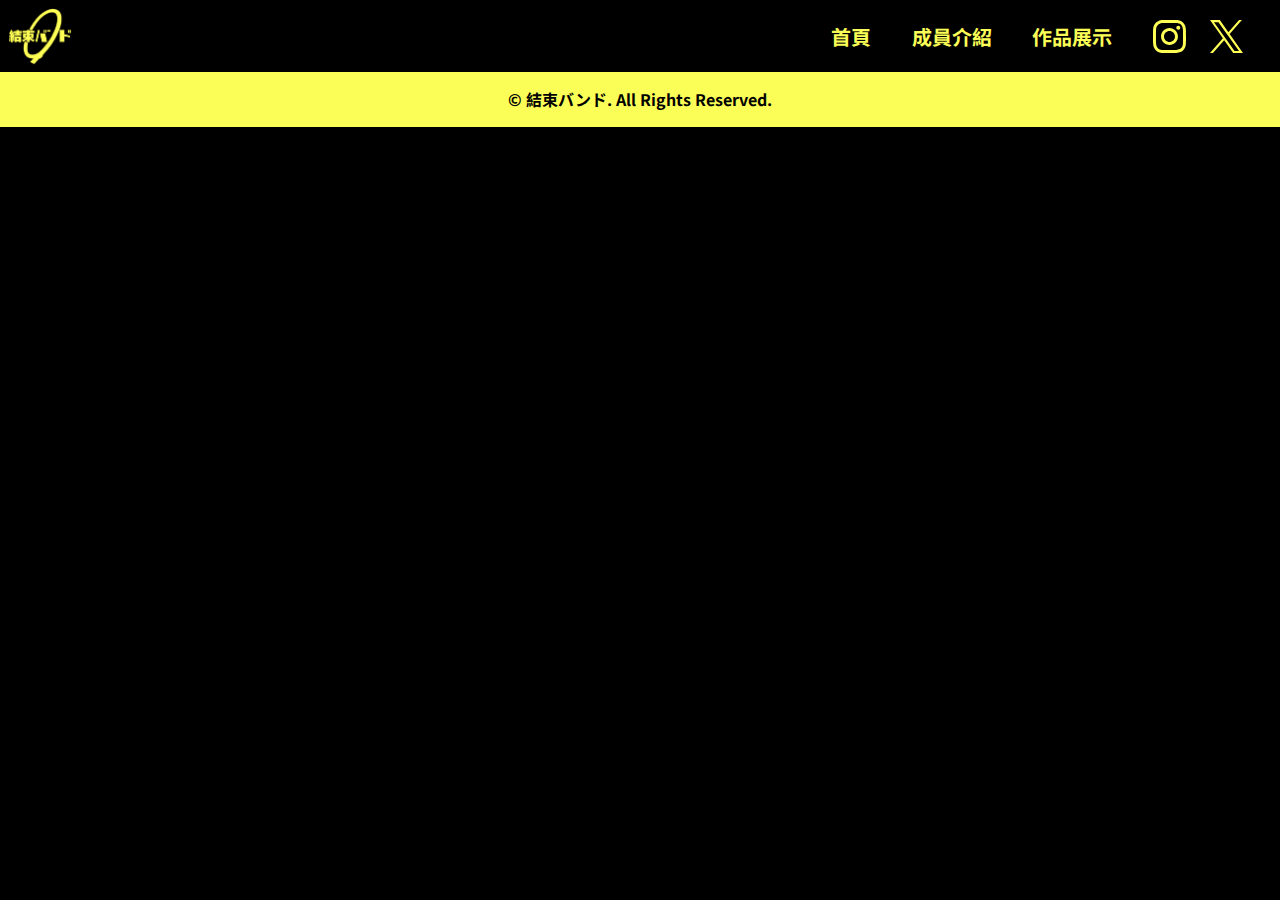
==== index.html @ 2d2086a7 "cathy's part" ====
<!DOCTYPE html>
<html lang="en">
    <head>
        <meta charset="UTF-8" />
        <meta name="viewport" content="width=device-width, initial-scale=1.0" />
        <title>首頁</title>

        <link rel="preconnect" href="https://fonts.googleapis.com" />
        <link rel="preconnect" href="https://fonts.gstatic.com" crossorigin />
        <link
            href="https://fonts.googleapis.com/css2?family=Noto+Sans+TC:wght@100..900&family=Noto+Sans:ital,wght@0,100..900;1,100..900&display=swap"
            rel="stylesheet"
        />

        <link rel="stylesheet" href="css/style.css" /> <!-- 共用的格式 -->
        <link rel="stylesheet" href="css/index.css" /> <!-- 此頁專用的格式 -->
        <link rel="stylesheet" href="css/normalize.css" />
    </head>

    <body>
        <div class="container">

            <header class="header">
            <img class="Kessoku_Band_Logo" src="images/Kessoku_Band_Logo.png" />

            <div class="nav">
                <div class="nav_list">
                <a href="index.html" class="nav_list_item"><p>首頁</p></a>
                <a href="member.html" class="nav_list_item"><p>成員介紹</p></a>
                <a href="album.html" class="nav_list_item"><p>作品展示</p></a>

                <div class="ctaBtn_Group">
                    <a href="#" class="btn_ig"><img src="images/ico_insta.svg" alt="IG"
                    /></a>
                    <a href="#" class="btn_x"><img src="images/ico_x.svg" alt="X"
                    /></a>
                </div>
                </div>
            </div>
            </header>
            
            <div class="main_content">

                <!-- 主要內容寫在這邊 -->
                 
            </div>

        </div>

        <footer class="footer">
            <p>© 結束バンド. All Rights Reserved.</p>
        </footer>
    </body>
</html>
---- css/style.css ----
/* ------------ 共用的格式 ------------ */

html {
	background-color: #000000;
	box-sizing: border-box;
    overflow-x: hidden;
}

*,*:before,*:after {
	box-sizing: inherit
}


body {
	font-family: "Noto Sans TC", serif;
}

.container {
	margin-left: auto;
	margin-right: auto;
}

.backToTopBtn {
    width: 48px;
    height: 48px;
    display: block;
    position: fixed;
    bottom: 30px;
    right: 30px;
    z-index: 99;
    border: 3px solid #000000;
    outline: none;
    background-color: #FBFE56;
    cursor: pointer;
    border-radius: 50%;
    text-align: center;
    align-content: center;
}

.backToTopBtn img { 
    width: 50%;
    height: auto;
}

/* Header */

.header {
    width: 100%;
    height: 72px;
    background-color: #FBFE56;
    display: flex;
    justify-content: space-between;
    align-items: center;
    padding-left: 8px;
    padding-right: 37px;
}

.Kessoku_Band_Logo {
    width: 64px;
    height: 57px;
}

.nav {
    width: 412px;
    height: 33px;
    display: flex;
    justify-content:space-between;
    align-items: center;
}

.nav_list {
    width: 100%;
    height: 100%;
    display: flex;
    justify-content:space-between;
    align-items: center;
}

.nav_list_item {
    font-size: 20px;
    font-weight: bold;
    color: #000000;
    text-decoration: none;
}

.ctaBtn_Group {
    display: flex;
    align-items: center;
}

.btn_ig,
.btn_x {
    width: 33px;
    height: 33px;
}

.btn_ig {
    margin-right: 24px;
}

/* Footer */

.footer {
    width: 100%;
    height: 55px;
    font-size: 16px;
    font-weight: bold;
    text-align: center;
    background-color: #FBFE56;
    align-content: center;
}
---- css/index.css ----
.header {
    background-color: rgba(0, 0, 0, 0.5);
}

/* Header */

.Kessoku_Band_Logo {
    filter: invert(94%) sepia(25%) saturate(1181%) hue-rotate(349deg) brightness(113%) contrast(99%);
}

.nav_list_item {
    color: #FBFE56;
}

.btn_ig img,
.btn_x img{
    filter: invert(94%) sepia(25%) saturate(1181%) hue-rotate(349deg) brightness(113%) contrast(99%);
}
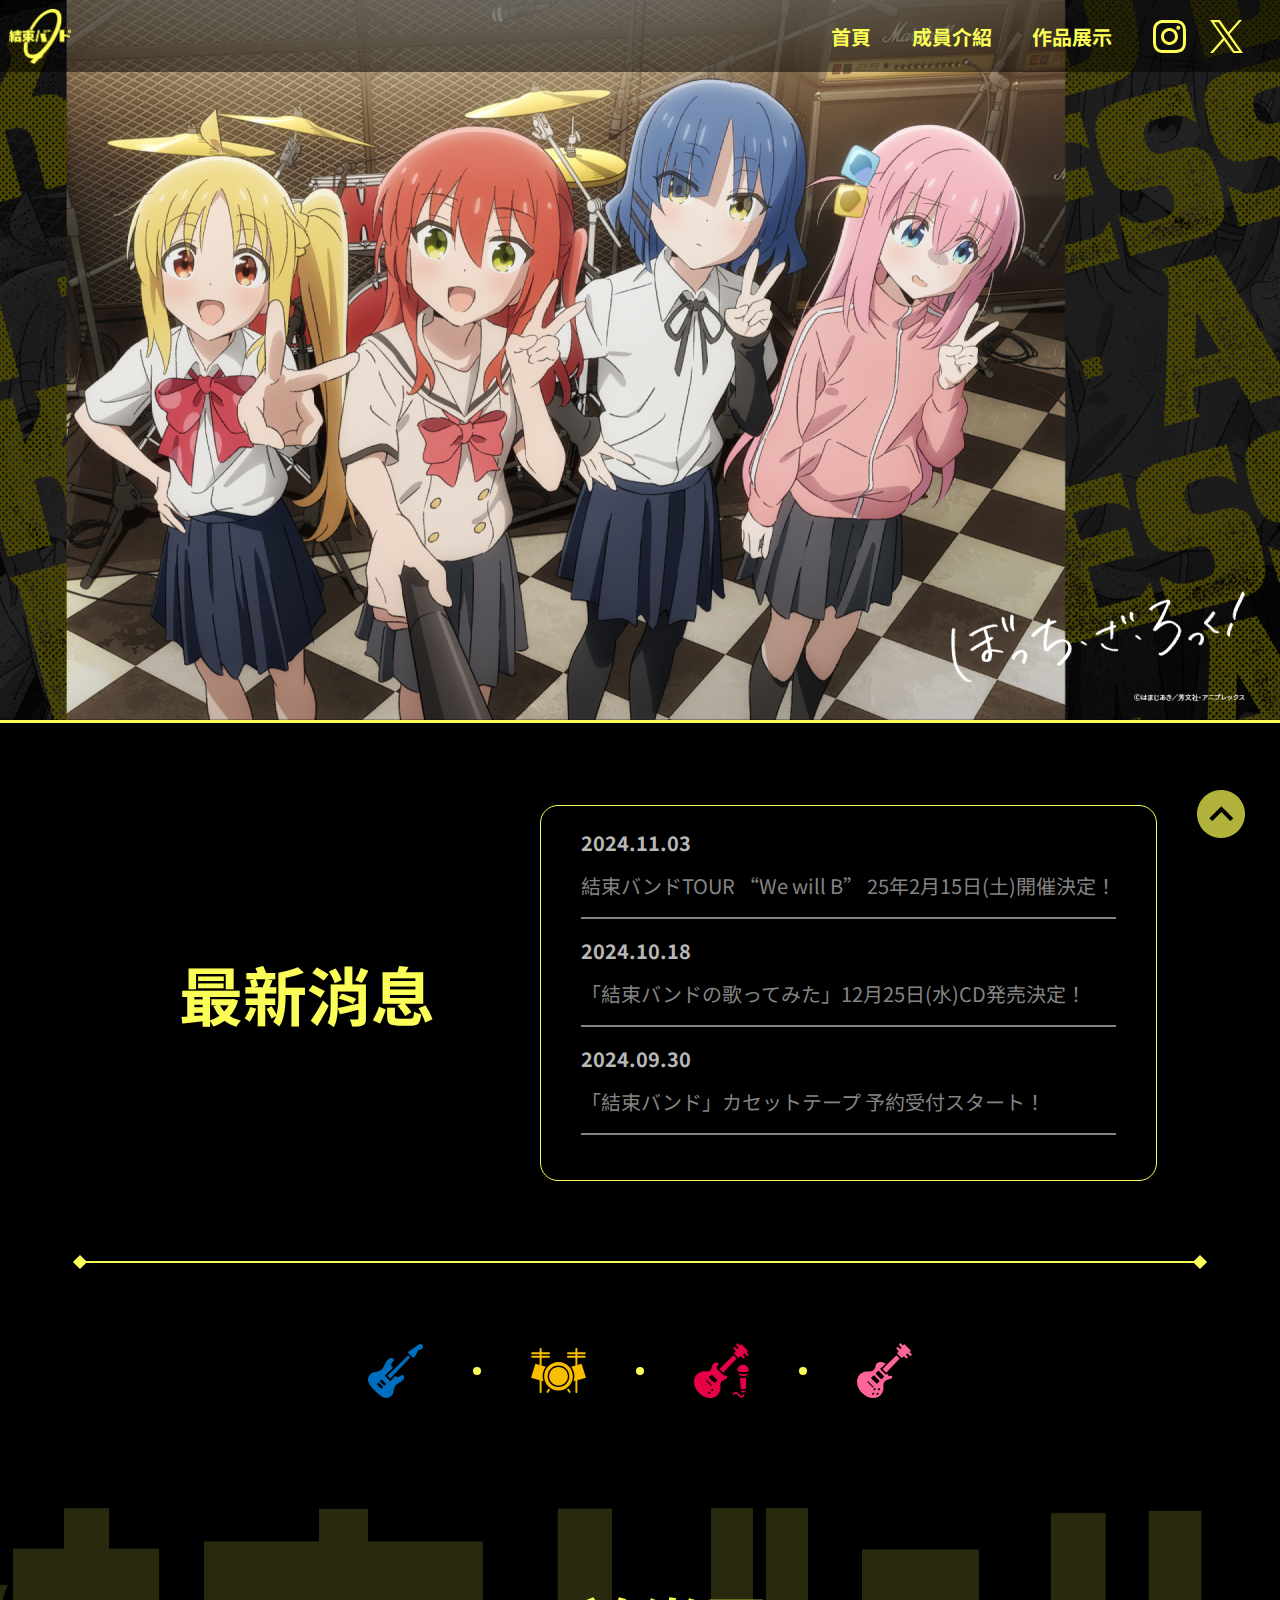
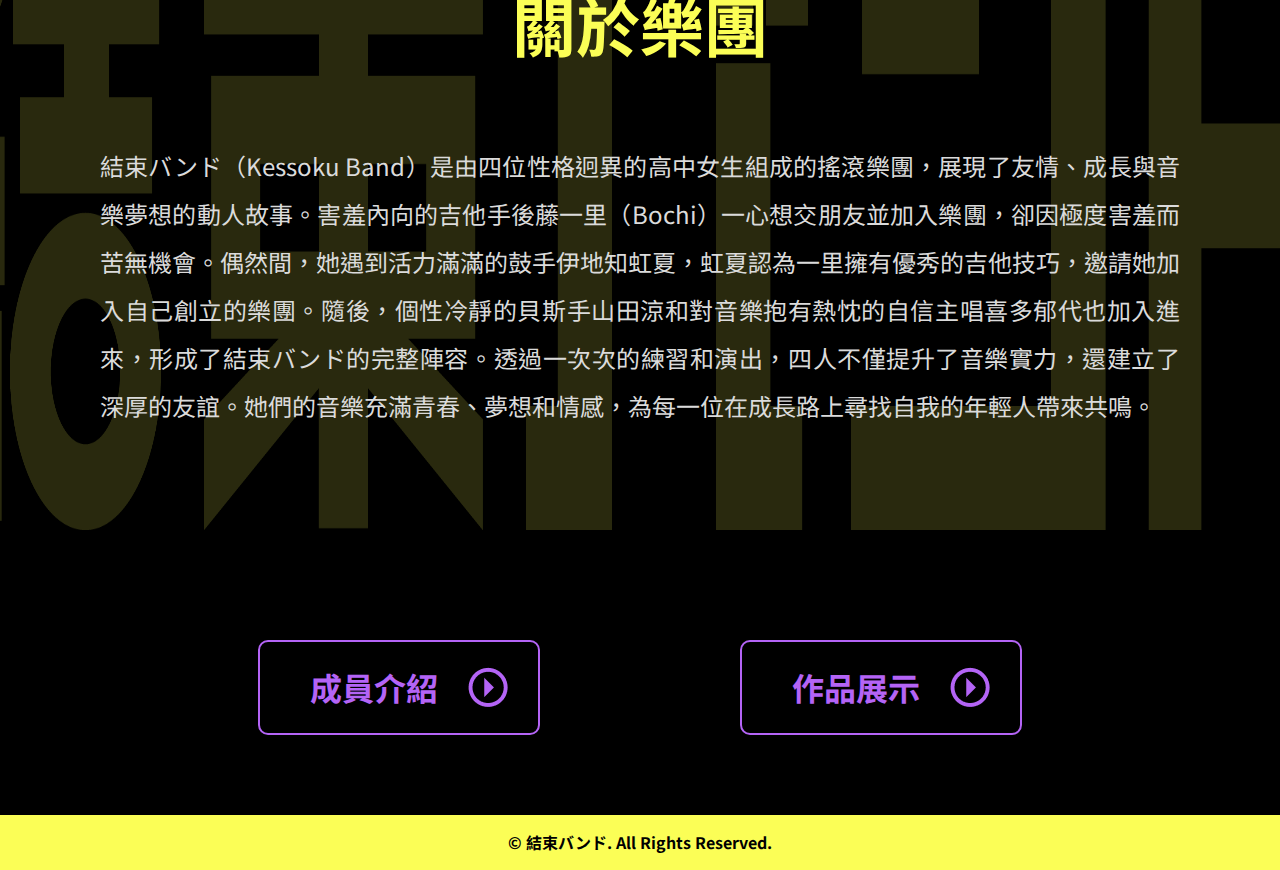
==== commit bbf7861b: "Add files via upload" ====
--- a/index.html
+++ b/index.html
@@ -1,54 +1,122 @@
-<!DOCTYPE html>
-<html lang="en">
-    <head>
-        <meta charset="UTF-8" />
-        <meta name="viewport" content="width=device-width, initial-scale=1.0" />
-        <title>首頁</title>
-
-        <link rel="preconnect" href="https://fonts.googleapis.com" />
-        <link rel="preconnect" href="https://fonts.gstatic.com" crossorigin />
-        <link
-            href="https://fonts.googleapis.com/css2?family=Noto+Sans+TC:wght@100..900&family=Noto+Sans:ital,wght@0,100..900;1,100..900&display=swap"
-            rel="stylesheet"
-        />
-
-        <link rel="stylesheet" href="css/style.css" /> <!-- 共用的格式 -->
-        <link rel="stylesheet" href="css/index.css" /> <!-- 此頁專用的格式 -->
-        <link rel="stylesheet" href="css/normalize.css" />
-    </head>
-
-    <body>
-        <div class="container">
-
-            <header class="header">
-            <img class="Kessoku_Band_Logo" src="images/Kessoku_Band_Logo.png" />
-
-            <div class="nav">
-                <div class="nav_list">
-                <a href="index.html" class="nav_list_item"><p>首頁</p></a>
-                <a href="member.html" class="nav_list_item"><p>成員介紹</p></a>
-                <a href="album.html" class="nav_list_item"><p>作品展示</p></a>
-
-                <div class="ctaBtn_Group">
-                    <a href="#" class="btn_ig"><img src="images/ico_insta.svg" alt="IG"
-                    /></a>
-                    <a href="#" class="btn_x"><img src="images/ico_x.svg" alt="X"
-                    /></a>
-                </div>
-                </div>
-            </div>
-            </header>
-            
-            <div class="main_content">
-
-                <!-- 主要內容寫在這邊 -->
-                 
-            </div>
-
-        </div>
-
-        <footer class="footer">
-            <p>© 結束バンド. All Rights Reserved.</p>
-        </footer>
-    </body>
-</html>
+<!DOCTYPE html>
+<html lang="en">
+    <head>
+        <meta charset="UTF-8" />
+        <meta name="viewport" content="width=device-width, initial-scale=1.0" />
+        <title>首頁</title>
+
+        <link rel="preconnect" href="https://fonts.googleapis.com" />
+        <link rel="preconnect" href="https://fonts.gstatic.com" crossorigin />
+        <link
+            href="https://fonts.googleapis.com/css2?family=Noto+Sans+TC:wght@100..900&family=Noto+Sans:ital,wght@0,100..900;1,100..900&display=swap"
+            rel="stylesheet"
+        />
+        <link
+        rel="stylesheet"
+        href="https://cdnjs.cloudflare.com/ajax/libs/animate.css/4.1.1/animate.min.css"
+        />
+
+        <link rel="stylesheet" href="css/style.css" /> <!-- 共用的格式 -->
+        <link rel="stylesheet" href="css/index.css" /> <!-- 此頁專用的格式 -->
+        <link rel="stylesheet" href="css/normalize.css" />
+    </head>
+
+    <body>
+        <div class="container">
+
+            <header class="header">
+            <img class="Kessoku_Band_Logo" src="images/Kessoku_Band_Logo.png" />
+
+            <div class="nav">
+                <div class="nav_list">
+                <a href="index.html" class="nav_list_item"><p>首頁</p></a>
+                <a href="member.html" class="nav_list_item"><p>成員介紹</p></a>
+                <a href="album.html" class="nav_list_item"><p>作品展示</p></a>
+
+                <div class="ctaBtn_Group">
+                    <a href="https://www.instagram.com/BTR_isosta/" class="btn_ig" target="_blank"><img src="images/svg/ico_insta.svg" alt="IG"
+                    /></a>
+                    <a href="https://x.com/BTR_anime" class="btn_x" target="_blank"><img src="images/svg/ico_x.svg" alt="X"
+                    /></a>
+                </div>
+                </div>
+            </div>
+            </header>
+            
+            <div class="main_content"> <!-- 主要內容寫在這邊 -->
+
+                <img class="banner_img" src="images/banner_img.png" />
+
+                <div class="news">
+                    
+                    <h1 class="news_title">最新消息</h1>
+
+                    <div class="news_block">
+                        <div class="news_content">
+                            <h5 class="news_date">2024.11.03</h5>
+                            <p class="news_text">結束バンドTOUR “We will B” 25年2月15日(土)開催決定！</p>
+                        </div>
+                        <div class="news_content">
+                            <h5 class="news_date">2024.10.18</h5>
+                            <p class="news_text">「結束バンドの歌ってみた」12月25日(水)CD発売決定！</p>
+                        </div>
+                        <div class="news_content">
+                            <h5 class="news_date">2024.09.30</h5>
+                            <p class="news_text">「結束バンド」カセットテープ 予約受付スタート！</p>
+                        </div>
+                    </div>
+
+                </div>
+                
+                <div class="decorated-border"></div>                
+                    
+                <div class="band">
+
+                    <div class="band_icon_list">
+                        <img class="instru_icon" src="images/svg/ico_bass.svg" />
+                        <div class="dot"></div>
+                        <img class="instru_icon" src="images/svg/ico_drum.svg" />
+                        <div class="dot"></div>
+                        <img class="instru_icon" src="images/svg/ico_guitar_mike.svg" />
+                        <div class="dot"></div>
+                        <img class="instru_icon" src="images/svg/ico_guitar.svg" />
+                    </div>
+
+                    <div class="band_text_container">
+                        <img src="images/logo_bandname.png" alt="band_name" class="decoration-image">
+                        <h1 class="band_title">
+                            關於樂團
+                        </h1>
+                        <p class="band_text">
+                            結束バンド（Kessoku Band）是由四位性格迥異的高中女生組成的搖滾樂團，展現了友情、成長與音樂夢想的動人故事。害羞內向的吉他手後藤一里（Bochi）一心想交朋友並加入樂團，卻因極度害羞而苦無機會。偶然間，她遇到活力滿滿的鼓手伊地知虹夏，虹夏認為一里擁有優秀的吉他技巧，邀請她加入自己創立的樂團。隨後，個性冷靜的貝斯手山田涼和對音樂抱有熱忱的自信主唱喜多郁代也加入進來，形成了結束バンド的完整陣容。透過一次次的練習和演出，四人不僅提升了音樂實力，還建立了深厚的友誼。她們的音樂充滿青春、夢想和情感，為每一位在成長路上尋找自我的年輕人帶來共鳴。
+                        </p>
+                    </div>
+
+                </div>
+
+                <div class="bottom_button">
+
+                    <a href="member.html" class="button">
+                        <h4 class="button_text">成員介紹</h4>
+                        <img src="images/Vector.png">
+                    </a>
+                    <a href="album.html" class="button">
+                        <h4 class="button_text">作品展示</h4>
+                        <img src="images/Vector.png">
+                    </a>
+                    
+                </div>
+
+                <a href="#top" class="back-to-top">
+                    <img src="images/Up Botton.png" alt="back-to-top">
+                </a>
+
+            </div>
+
+        </div>
+
+        <footer class="footer">
+            <p>© 結束バンド. All Rights Reserved.</p>
+        </footer>
+    </body>
+</html>
--- a/css/style.css
+++ b/css/style.css
@@ -1,112 +1,106 @@
-
-/* ------------ 共用的格式 ------------ */
-
-html {
-	background-color: #000000;
-	box-sizing: border-box;
-    overflow-x: hidden;
-}
-
-*,*:before,*:after {
-	box-sizing: inherit
-}
-
-
-body {
-	font-family: "Noto Sans TC", serif;
-}
-
-.container {
-	margin-left: auto;
-	margin-right: auto;
-}
-
-.backToTopBtn {
-    width: 48px;
-    height: 48px;
-    display: block;
-    position: fixed;
-    bottom: 30px;
-    right: 30px;
-    z-index: 99;
-    border: 3px solid #000000;
-    outline: none;
-    background-color: #FBFE56;
-    cursor: pointer;
-    border-radius: 50%;
-    text-align: center;
-    align-content: center;
-}
-
-.backToTopBtn img { 
-    width: 50%;
-    height: auto;
-}
-
-/* Header */
-
-.header {
-    width: 100%;
-    height: 72px;
-    background-color: #FBFE56;
-    display: flex;
-    justify-content: space-between;
-    align-items: center;
-    padding-left: 8px;
-    padding-right: 37px;
-}
-
-.Kessoku_Band_Logo {
-    width: 64px;
-    height: 57px;
-}
-
-.nav {
-    width: 412px;
-    height: 33px;
-    display: flex;
-    justify-content:space-between;
-    align-items: center;
-}
-
-.nav_list {
-    width: 100%;
-    height: 100%;
-    display: flex;
-    justify-content:space-between;
-    align-items: center;
-}
-
-.nav_list_item {
-    font-size: 20px;
-    font-weight: bold;
-    color: #000000;
-    text-decoration: none;
-}
-
-.ctaBtn_Group {
-    display: flex;
-    align-items: center;
-}
-
-.btn_ig,
-.btn_x {
-    width: 33px;
-    height: 33px;
-}
-
-.btn_ig {
-    margin-right: 24px;
-}
-
-/* Footer */
-
-.footer {
-    width: 100%;
-    height: 55px;
-    font-size: 16px;
-    font-weight: bold;
-    text-align: center;
-    background-color: #FBFE56;
-    align-content: center;
+
+/* ------------ 共用的格式 ------------ */
+
+html {
+	background-color: #000000;
+	box-sizing: border-box;
+    overflow-x: hidden;
+}
+
+*,*:before,*:after {
+	box-sizing: inherit
+}
+
+
+body {
+	font-family: "Noto Sans TC", serif;
+}
+
+.container {
+	margin-left: auto;
+	margin-right: auto;
+}
+
+.backToTopBtn {
+    position: fixed;
+    bottom: 20px;
+    right: 20px;
+    padding: 10px 15px;
+    margin-bottom: 30px;
+    z-index: 99;
+    cursor: pointer;
+    opacity: 0.7;
+    transition: opacity 0.3s;
+}
+
+.backToTopBtn:hover { 
+    opacity: 1;
+}
+
+/* Header */
+
+.header {
+    width: 100%;
+    height: 72px;
+    background-color: #FBFE56;
+    display: flex;
+    justify-content: space-between;
+    align-items: center;
+    padding-left: 8px;
+    padding-right: 37px;
+}
+
+.Kessoku_Band_Logo {
+    width: 64px;
+    height: 57px;
+}
+
+.nav {
+    width: 412px;
+    height: 33px;
+    display: flex;
+    justify-content:space-between;
+    align-items: center;
+}
+
+.nav_list {
+    width: 100%;
+    height: 100%;
+    display: flex;
+    justify-content:space-between;
+    align-items: center;
+}
+
+.nav_list_item {
+    font-size: 20px;
+    font-weight: bold;
+    color: #000000;
+    text-decoration: none;
+}
+
+.ctaBtn_Group {
+    display: flex;
+    align-items: center;
+}
+
+.btn_ig,
+.btn_x {
+    width: 33px;
+    height: 33px;
+}
+
+.btn_ig {
+    margin-right: 24px;
+}
+
+/* Footer */
+
+.footer {
+    width: 100%;
+    height: 55px;
+    font-size: 16px;
+    font-weight: bold;
+    text-align: center;
+    background-color: #FBFE56;
+    align-content: center;
 }--- a/css/index.css
+++ b/css/index.css
@@ -1,18 +1,232 @@
-.header {
-    background-color: rgba(0, 0, 0, 0.5);
-}
-
-/* Header */
-
-.Kessoku_Band_Logo {
-    filter: invert(94%) sepia(25%) saturate(1181%) hue-rotate(349deg) brightness(113%) contrast(99%);
-}
-
-.nav_list_item {
-    color: #FBFE56;
-}
-
-.btn_ig img,
-.btn_x img{
-    filter: invert(94%) sepia(25%) saturate(1181%) hue-rotate(349deg) brightness(113%) contrast(99%);
-}+html {
+    scroll-behavior: smooth;
+}
+
+.header {
+    position: absolute;
+    background-color: rgba(0, 0, 0, 0.5);
+    z-index: 1;
+}
+
+/* Header */
+
+.Kessoku_Band_Logo {
+    filter: invert(94%) sepia(25%) saturate(1181%) hue-rotate(349deg) brightness(113%) contrast(99%);
+}
+
+.nav_list_item {
+    color: #FBFE56 !important;
+}
+
+.btn_ig img,
+.btn_x img{
+    filter: invert(94%) sepia(25%) saturate(1181%) hue-rotate(349deg) brightness(113%) contrast(99%);
+}
+
+.banner_img{
+    position: relative;
+    width: 100%;
+    height: auto;
+    border-bottom: 3px solid #FBFE56;
+}
+
+h1{
+    color: #FBFE56;
+    font-size: 64px !important;
+    font-weight: bold;
+}
+
+h4{
+    color: #b464f6;
+    font-size: 32px;
+    font-weight: bold;
+}
+
+h5{
+    color: #b7b7b7;
+    font-size: 20px;
+    font-weight: bold;
+}
+
+/* News */
+.news{
+    display: flex;
+    justify-content: center;
+    align-items: center;
+    margin: 80px auto;
+    animation: fadeInLeft; /* referring directly to the animation's @keyframe declaration */
+    animation-duration: 2.5s; /* don't forget to set a duration! */
+}
+
+.news_title{
+    margin: 80px
+}
+
+.news_block{
+    border: 1px solid #FBFE56;
+    border-radius: 18px;
+    margin: 0 25px;
+    padding: 25px 40px;
+    justify-content: center;
+    align-items: center;
+}
+
+.news_content{
+    border-bottom: 2px solid #848484;
+    margin-bottom: 20px;
+}
+
+.news_date{
+    margin: 0 auto;
+}
+
+.news_text{
+    color: #848484;
+    font-size: 20px;
+}
+
+.decorated-border {
+    position: relative;
+    margin: 0 80px;
+    border-top: 2px solid #FBFE56; /* 頂部邊框 */
+    color: #FBFE56;
+}
+
+/* 偽元素 - 左邊菱形 */
+.decorated-border::before,
+.decorated-border::after {
+    content: "";
+    position: absolute;
+    width: 10px; /* 控制菱形的寬度 */
+    height: 10px; /* 控制菱形的高度 */
+    background-color: #FBFE56; /* 菱形顏色 */
+    transform: rotate(45deg); /* 旋轉 45 度，形成菱形 */
+}
+
+/* 左側菱形裝飾 */
+.decorated-border::before {
+    top: -6px; /* 調整位置 */
+    left: 0;
+    transform: translateX(-50%) rotate(45deg);
+}
+
+/* 右側菱形裝飾 */
+.decorated-border::after {
+    top: -6px; /* 調整位置 */
+    right: 0;
+    transform: translateX(50%) rotate(45deg);
+}
+
+/* Band Intro */
+.band{
+    display: flex;
+    flex-direction: column;
+    justify-content: center;
+    align-items: center;
+}
+
+.band_icon_list{
+    display: flex;
+    align-items: center;
+    justify-content: center;
+    gap: 50px; /* 控制 icon 與圓點之間的間距 */
+    margin-top: 80px;
+}
+
+.dot {
+    width: 8px;  /* 圓點大小 */
+    height: 8px;
+    background-color: #FBFE56;
+    border-radius: 50%;
+}
+
+.instru_icon{
+    height: auto;
+    width: 55px;
+}
+
+.band_text_container{
+    display: flex;
+    flex-direction: column;
+    align-items: center;
+    justify-content: center;
+    position: relative;
+    padding-bottom: 100px; /* 給文字容器下方留空間，防止被圖片擋住 */
+    margin: 110px 0;
+}
+
+.decoration-image {
+    position: absolute;
+    height: 100%;
+    width: 1500px; /* 調整圖片的寬度 */
+    bottom: 0;
+    left: 50%;
+    transform: translateX(-50%);
+    opacity: 0.16; /* 半透明效果 */
+    z-index: -1; /* 使圖片位於文字下方 */
+    pointer-events: none; /* 確保圖片不影響文字點擊 */
+}
+
+.band_title{
+    margin: 80px auto;
+    animation: fadeInLeft; /* referring directly to the animation's @keyframe declaration */
+    animation-duration: 2.5s; /* don't forget to set a duration! */
+}
+
+.band_text{
+    color: #dbdbdb;
+    font-size: 24px;
+    text-align: justify; /* 文字對齊模式：center、left、right、justify */
+    line-height: 2; /* 行距，可以是數字或具體的長度 */
+    margin: auto 100px;
+    animation: fadeInLeft; /* referring directly to the animation's @keyframe declaration */
+    animation-duration: 2.5s; /* don't forget to set a duration! */
+}
+
+/* Buttons */
+.bottom_button{
+    display: flex;
+    align-items: center;
+    justify-content: center;
+    margin-bottom: 80px;
+}
+
+.button{
+    text-decoration: none;
+    display: flex;
+    align-items: center;
+    justify-content: center;
+    border: 2px solid #b464f6;
+    border-radius: 10px;
+    padding: 7px 30px 7px 20px;
+    margin: auto 100px;
+    animation: bounceIn; /* referring directly to the animation's @keyframe declaration */
+    animation-duration: 2.5s; /* don't forget to set a duration! */
+}
+
+
+.button:hover{
+    background-color: #93F7FA;
+    border:2px solid #93F7FA
+}
+
+.button_text{
+    padding: 10px;
+    margin: 10px 20px;
+}
+.back-to-top {
+    position: fixed;
+    bottom: 20px; /* 距離底部 */
+    right: 20px; /* 距離左側 */
+    padding: 10px 15px;
+    margin-bottom: 30px;
+    text-decoration: none; /* 去除下劃線 */
+    border-radius: 5px;
+    opacity: 0.7; /* 半透明 */
+    transition: opacity 0.3s;
+}
+
+.back-to-top:hover {
+    opacity: 1; /* 滑鼠懸停時完全顯示 */
+}
+
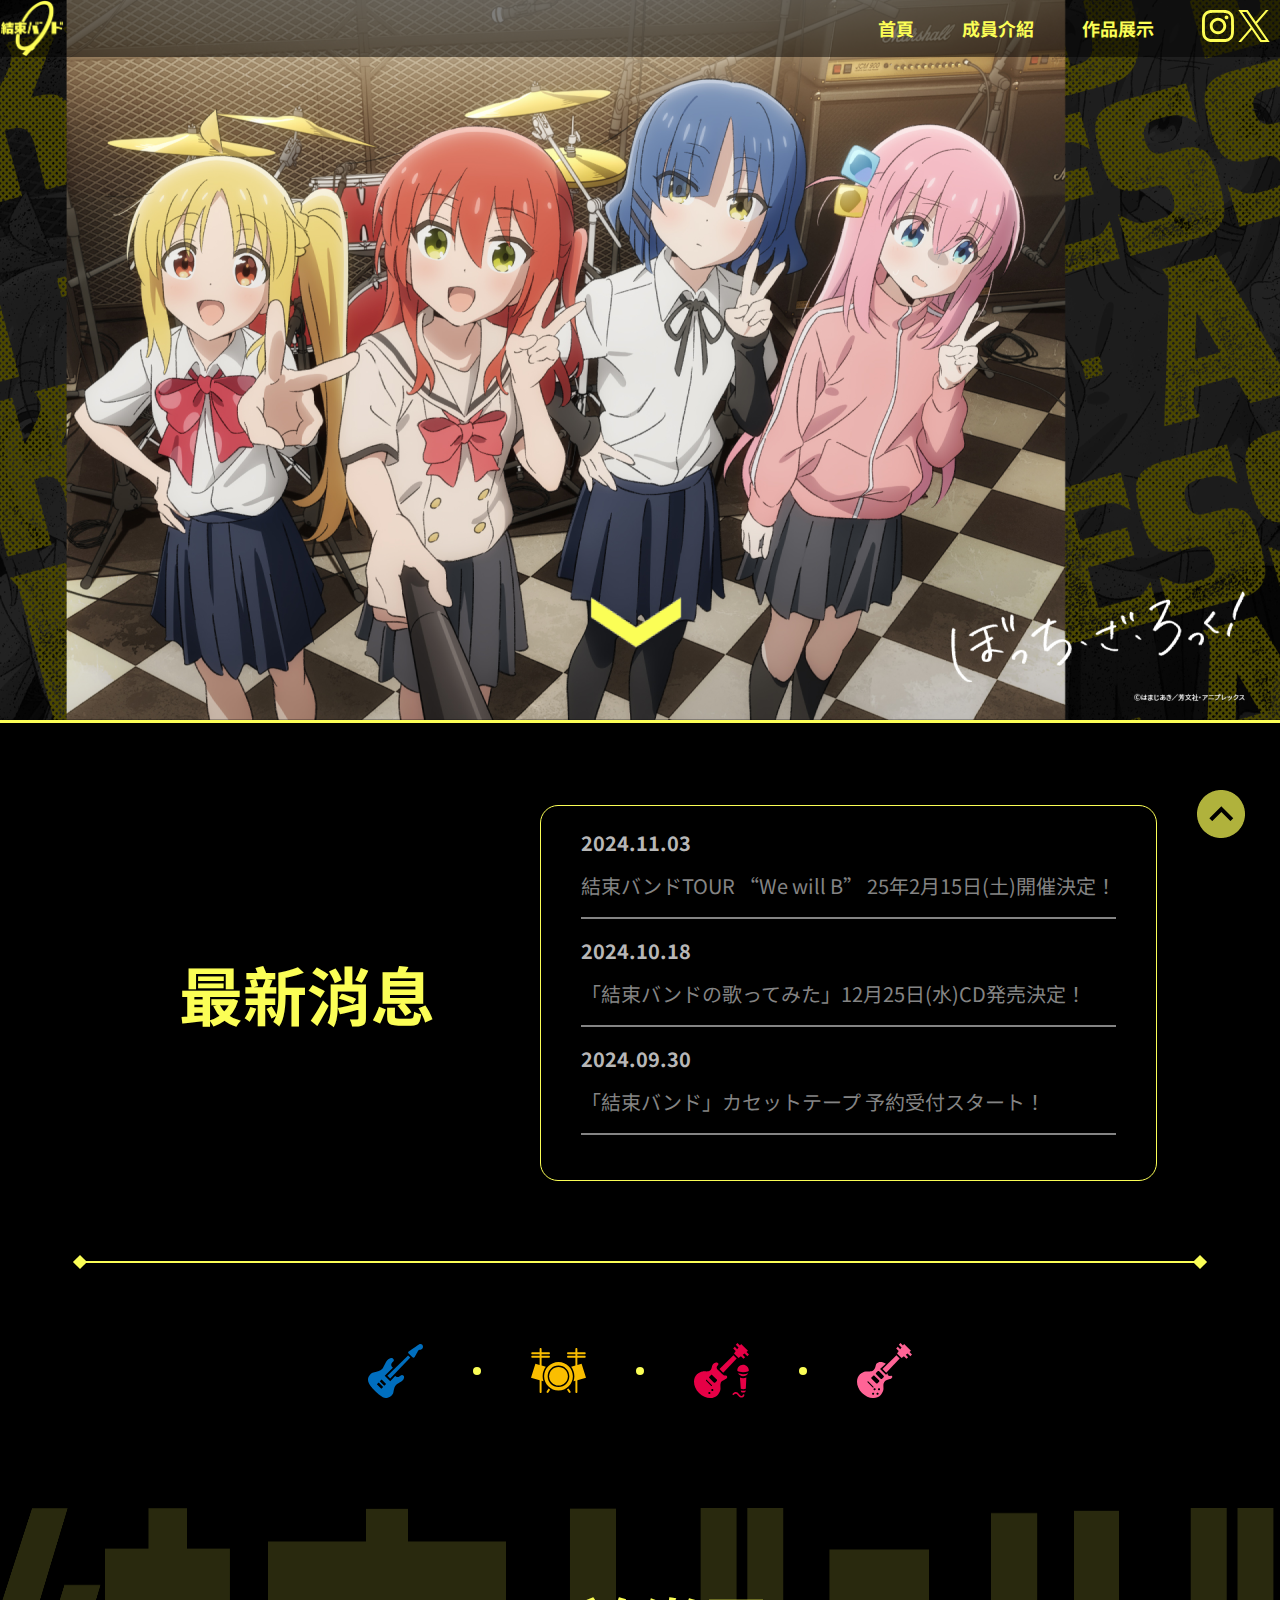
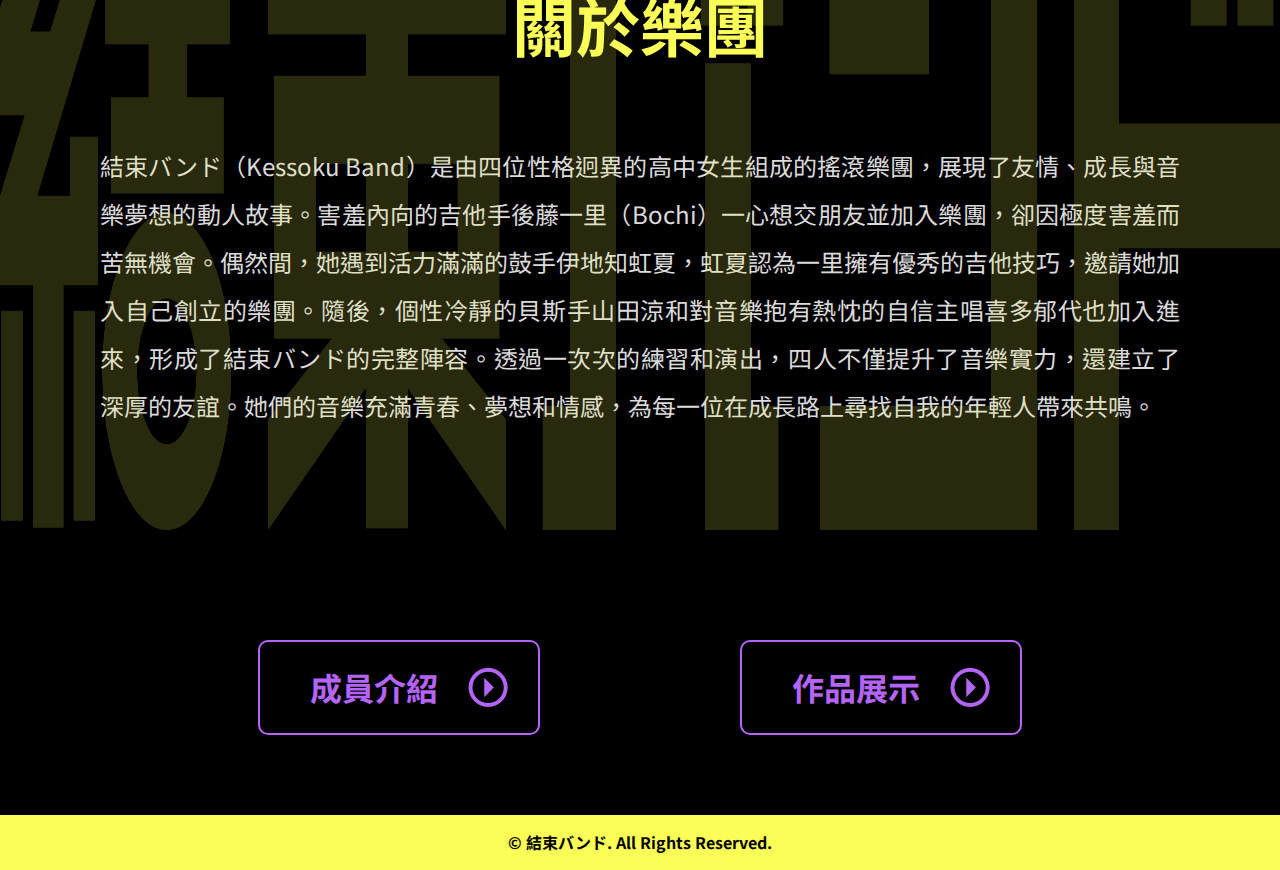
==== commit dbad453a: "Add files via upload" ====
--- a/index.html
+++ b/index.html
@@ -28,6 +28,20 @@
             <img class="Kessoku_Band_Logo" src="images/Kessoku_Band_Logo.png" />
 
             <div class="nav">
+                <!-- 預設是隱藏的下拉選單 -->
+                <div class="nav_dropdown">
+                    <button class="dropdown_btn">&#9776;</button> <!-- 漢堡選單圖示 -->
+                    <div class="dropdown_content">
+                        <a href="index.html" class="nav_list_item"><p>首頁</p></a>
+                        <a href="member.html" class="nav_list_item"><p>成員介紹</p></a>
+                        <a href="album.html" class="nav_list_item"><p>作品展示</p></a>
+                        <div class="ctaBtn_Group">
+                            <a href="https://www.instagram.com/BTR_isosta/" class="btn_ig" target="_blank"><img src="images/svg/ico_insta.svg" alt="IG" /></a>
+                            <a href="https://x.com/BTR_anime" class="btn_x" target="_blank"><img src="images/svg/ico_x.svg" alt="X" /></a>
+                        </div>
+                    </div>
+                </div>
+
                 <div class="nav_list">
                 <a href="index.html" class="nav_list_item"><p>首頁</p></a>
                 <a href="member.html" class="nav_list_item"><p>成員介紹</p></a>
@@ -39,13 +53,22 @@
                     <a href="https://x.com/BTR_anime" class="btn_x" target="_blank"><img src="images/svg/ico_x.svg" alt="X"
                     /></a>
                 </div>
+
                 </div>
+
             </div>
             </header>
             
             <div class="main_content"> <!-- 主要內容寫在這邊 -->
 
-                <img class="banner_img" src="images/banner_img.png" />
+                <div style="height: 100%; width: 100%; position: relative;">
+                    <img class="banner_img" src="images/banner_img.png"> 
+                        <div class="scroll-down-container">
+                            <img  class="arrowDown" src="./images/Chevron Down.png" alt="">
+                        </div>
+                    </img>
+                    
+                </div>
 
                 <div class="news">
                     
--- a/css/style.css
+++ b/css/style.css
@@ -5,6 +5,7 @@
 	background-color: #000000;
 	box-sizing: border-box;
     overflow-x: hidden;
+    scroll-behavior: smooth;
 }
 
 *,*:before,*:after {
@@ -14,11 +15,11 @@
 
 body {
 	font-family: "Noto Sans TC", serif;
+    background-color: #000000;
 }
 
-.container {
-	margin-left: auto;
-	margin-right: auto;
+.main_body {
+    z-index: -5;
 }
 
 .backToTopBtn {
@@ -39,15 +40,13 @@
 
 /* Header */
 
+
+
 .header {
-    width: 100%;
-    height: 72px;
     background-color: #FBFE56;
     display: flex;
     justify-content: space-between;
-    align-items: center;
-    padding-left: 8px;
-    padding-right: 37px;
+    padding: 0;
 }
 
 .Kessoku_Band_Logo {
@@ -68,14 +67,19 @@
     height: 100%;
     display: flex;
     justify-content:space-between;
-    align-items: center;
+    /* align-items: center; */
 }
 
-.nav_list_item {
+.navbar-collapse {
+    justify-content: end;
+}
+
+.nav-item {
     font-size: 20px;
     font-weight: bold;
     color: #000000;
-    text-decoration: none;
+    margin-left: 5px;
+    margin-right: 5px;
 }
 
 .ctaBtn_Group {
@@ -85,12 +89,8 @@
 
 .btn_ig,
 .btn_x {
-    width: 33px;
+    /* width: 33px; */
     height: 33px;
-}
-
-.btn_ig {
-    margin-right: 24px;
 }
 
 /* Footer */
@@ -103,4 +103,66 @@
     text-align: center;
     background-color: #FBFE56;
     align-content: center;
+}
+
+/* Scroll down*/
+
+.scroll-down-container {
+    display: flex;
+    flex-direction: column;
+    align-items: center;
+    animation: fade-in 1.5s ease-in-out;
+    z-index: 5;
+}
+
+.arrowDown {
+    width: 100px;
+    animation: arrow-bounce 1.5s infinite;
+}
+@media screen and (max-width: 768px) {
+    .arrowDown {
+        width: 70px;
+    }
+}
+@media screen and (max-width: 576px) {
+    .arrowDown {
+        width: 50px;
+    }
+}
+@media screen and (max-width: 360px) {
+    .arrowDown {
+        width: 50px;
+    }
+}
+
+@keyframes fade-in {
+    from {
+        opacity: 0;
+        transform: translateY(-20px);
+    }
+    to {
+        opacity: 1;
+        transform: translateY(0);
+    }
+}
+
+@keyframes arrow-bounce {
+    0%, 100% {
+        transform: translateY(0);
+    }
+    50% {
+        transform: translateY(10px);
+    }
+}
+
+.chevron {
+    height: 80px;
+}
+
+.carousel-indicators [data-bs-target] {
+    background-color:#93F7FA; 
+}
+
+.carousel-control-next, .carousel-control-prev {
+    width: 10%;
 }--- a/css/index.css
+++ b/css/index.css
@@ -6,6 +6,7 @@
     position: absolute;
     background-color: rgba(0, 0, 0, 0.5);
     z-index: 1;
+    width: 100%;
 }
 
 /* Header */
@@ -14,13 +15,89 @@
     filter: invert(94%) sepia(25%) saturate(1181%) hue-rotate(349deg) brightness(113%) contrast(99%);
 }
 
+/* 下拉選單按鈕 */
+.nav_dropdown {
+    position: relative;
+}
+
+.dropdown_btn {
+    font-size: 30px;
+    background: none;
+    border: none;
+    color: #FBFE56;
+    cursor: pointer;
+}
+
+/* 隱藏的下拉選單 */
+.dropdown_content {
+    display: none;
+    position: absolute;
+    background-color: rgba(0, 0, 0, 0.6);
+    min-width: 120px;
+    z-index: 1;
+    right: 0;  /* 使選單靠右 */
+}
+
+/* 讓下拉選單中的清單項目置中對齊 */
+.dropdown_content a {
+    color: #FBFE56 !important;
+    padding: 12px 16px;
+    display: block;
+    text-decoration: none;
+    text-align: center;  /* 讓文字置中 */
+}
+
+.dropdown_content a:hover {
+    background-color: #FBFE56;
+    color: black !important;
+}
+
+.nav{
+    justify-content: flex-end;
+}
+
+.nav_list a {
+    text-decoration: none;
+}
+
 .nav_list_item {
     color: #FBFE56 !important;
+    font-size: large;
+    font-weight: bold;
+}
+
+.ctaBtn_Group {
+    display: flex;
+    justify-content: space-between;
+    align-items: center;
+    padding: 10px;
+}
+
+.ctaBtn_Group a {
+    display: inline-block;
+    justify-content: center;  /* 圖標水平居中 */
+    align-items: center;  /* 圖標垂直居中 */
+    transition: all 0.3s ease;  /* 添加過渡效果 */
+}
+
+.ctaBtn_Group a :hover{
+    filter: invert(0%) sepia(98%) saturate(9%) hue-rotate(164deg) brightness(106%) contrast(103%);
+}
+
+.ctaBtn_Group img {
+    width: 32px;
+    height: 32px;
+}
+
+/* 當點擊漢堡按鈕時，顯示下拉選單 */
+.nav_dropdown:hover .dropdown_content {
+    display: block;
 }
 
 .btn_ig img,
 .btn_x img{
     filter: invert(94%) sepia(25%) saturate(1181%) hue-rotate(349deg) brightness(113%) contrast(99%);
+    justify-content: center;
 }
 
 .banner_img{
@@ -158,12 +235,12 @@
 .decoration-image {
     position: absolute;
     height: 100%;
-    width: 1500px; /* 調整圖片的寬度 */
+    width: 100%; /* 調整圖片的寬度 */
     bottom: 0;
     left: 50%;
     transform: translateX(-50%);
     opacity: 0.16; /* 半透明效果 */
-    z-index: -1; /* 使圖片位於文字下方 */
+    z-index: 1; /* 使圖片位於文字下方 */
     pointer-events: none; /* 確保圖片不影響文字點擊 */
 }
 
@@ -230,3 +307,129 @@
     opacity: 1; /* 滑鼠懸停時完全顯示 */
 }
 
+
+ /* RWD調整 */
+@media screen and (max-width: 888px) {
+    .news {
+        flex-direction: column;
+        align-items: center;
+    }
+
+    .news_title {
+        margin-top: 0px; /* 調整間距 */
+        margin-bottom: 20px; /* 調整間距 */
+    }
+    .news_block {margin: 0; /* 讓內容貼合容器 */padding: 20px; /* 調整內間距 */}
+    .news_text {font-size: 16px !important; /* 縮小文字大小 */}
+
+    .band_icon_list { gap: 30px; /* 控制 icon 與圓點之間的間距 */}
+    .instru_icon{
+        height: auto;
+        width: 42px;
+    }
+    .dot {
+        width: 6px;  /* 圓點大小 */
+        height: 6px;
+    }
+
+    .bottom_button{
+        flex-direction: column;
+        align-items: center;
+        margin-bottom: 50px;
+    }
+
+    .button{ margin: 20px auto; }
+
+    h1 {font-size: 48px !important;  /* 可視需要縮小字體 */}
+    h4 {font-size: 24px;}
+    h5 {font-size: 20px;}
+    p {font-size: 18px !important; /* 縮小文字大小 */}
+}
+
+@media screen and (min-width: 481px) {
+    .nav_dropdown {
+        display: none;
+    }
+
+    .nav_list {
+        display: flex;
+        justify-content: space-between;
+    }
+
+    .nav_list_item {
+        padding: 0 10px;
+    }
+
+    .ctaBtn_Group {
+        display: inline-block;
+        flex-direction: row;  /* 大尺寸下排列為水平 */
+        align-items: center;
+    }
+}
+
+@media screen and (max-width: 480px) {
+    .nav_list {display: none; /* 隱藏導航列表 */}
+
+    .menu {
+        display: block; /* 顯示菜單圖示 */
+        cursor: pointer;
+    }
+
+    .menu img {
+        width: 40px; /* 設定圖示大小 */
+        height: 40px;
+        filter: brightness(0) saturate(100%) invert(88%) sepia(63%) saturate(487%) hue-rotate(353deg) brightness(106%) contrast(102%)
+    }
+
+    .ctaBtn_Group {
+        flex-direction: column;  /* 小尺寸下排列為上下 */
+        justify-content: center;
+        align-items: center;  /* 使其在垂直方向上居中 */
+    }
+
+    .ctaBtn_Group a {
+        margin: 0;
+        padding: 0;
+    }
+    
+    .news {flex-direction: column; /* 同樣垂直排列 */
+            margin: 60px 25px}
+    .news_block { padding: 15px; /* 減少內間距 */}
+    .band_icon_list { gap: 15px; /* 控制 icon 與圓點之間的間距 */}
+    .band_text_container { width: 130%;}
+    .instru_icon{
+        height: auto;
+        width: 34px;
+    }
+    .dot {
+        width: 4px;  /* 圓點大小 */
+        height: 4px;
+    }
+
+    h1 {font-size: 30px !important;  /* 可視需要縮小字體 */}
+    h4 {font-size: 16px;}
+    h5 {font-size: 14px;}
+    p {font-size: 12px !important; /* 縮小文字大小 */}
+
+}
+
+.arrowDown {
+    width: 120px;
+    animation: arrow-bounce 1.5s infinite;
+}
+@media screen and (max-width: 768px) {
+    .arrowDown {
+        width: 70px;
+    }
+}
+@media screen and (max-width: 576px) {
+    .scroll-down-container {
+        display: none;
+    }
+}
+
+.scroll-down-container {
+    position: absolute;
+    bottom: 10%;
+    left: 45%;
+}